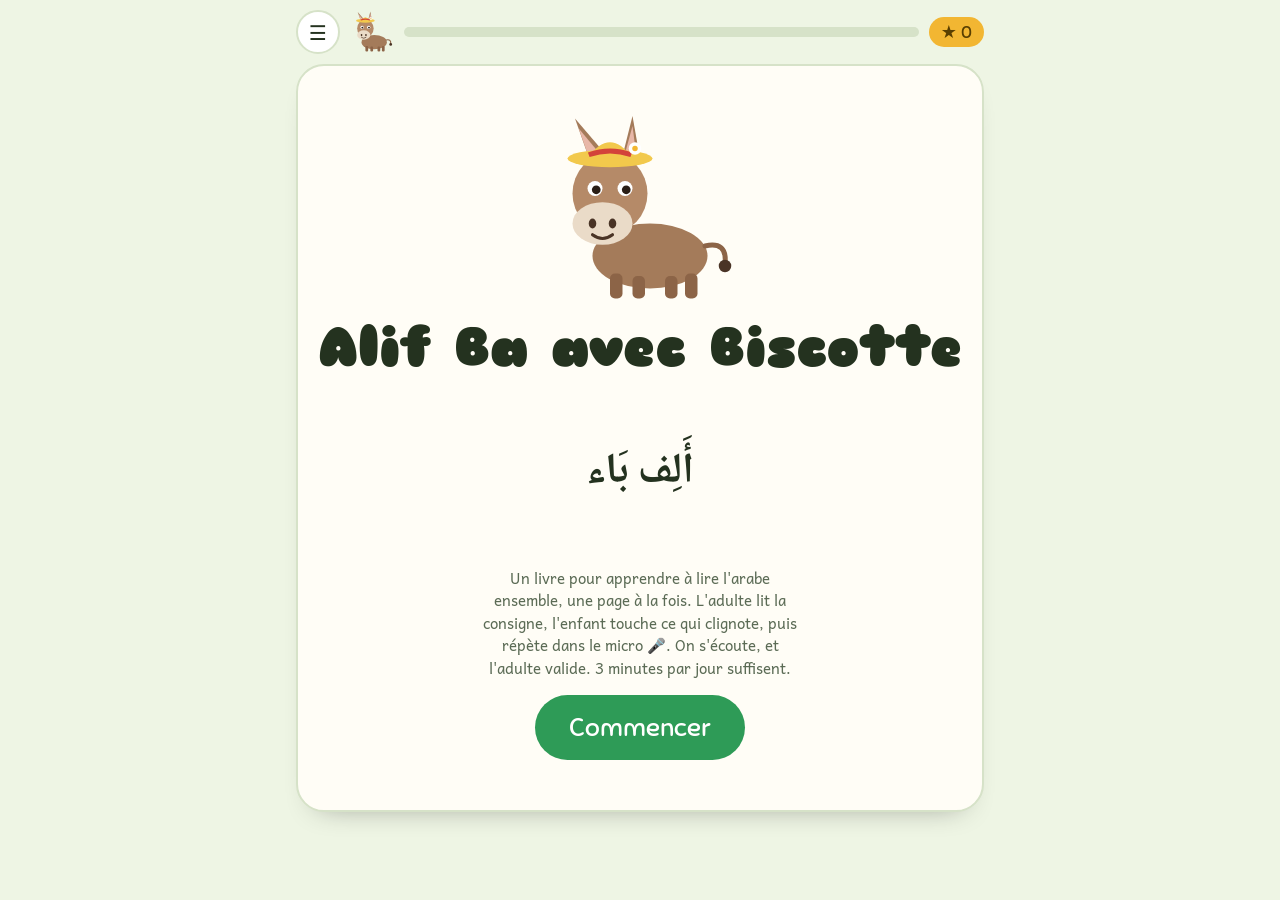
==== alif-ba/index.html @ 2d86acbe "Ajoute Alif Ba avec Biscotte : livre interactif pour apprendre à lire l'arabe Co-Authored-By: Claude" ====
<!doctype html>
<html lang="fr">
<head>
<meta charset="utf-8">
<meta name="viewport" content="width=device-width, initial-scale=1, viewport-fit=cover">
<title>Alif Ba avec Biscotte</title>
<meta name="claude:viewport-fit-sides" content="cover">
<link rel="preconnect" href="https://fonts.googleapis.com">
<link rel="stylesheet" href="https://fonts.googleapis.com/css2?family=Andika:wght@400;700&family=Sniglet:wght@400;800&family=Noto+Naskh+Arabic:wght@500;700&display=swap">
<style>
/* Layout : un livre, une page à la fois ; une seule chose à toucher à la fois (elle clignote) */
:root{
  --bg:#EEF5E4; --paper:#FFFDF6; --card:#FFFFFF; --ink:#24321F; --soft:#5B6B55;
  --red:#D3433A; --blue:#2C69C9; --hay:#F2B632; --hay-ink:#5a3f00;
  --mute:#A3ADA0; --line:#D6E2C8; --good:#2E9B57; --good-ink:#FFFFFF; --rec-ring:rgba(211,67,58,.3);
  --f-display:"Sniglet","Comic Sans MS",system-ui,sans-serif;
  --f-read:"Andika","Verdana",system-ui,sans-serif;
  --f-cursive:"Playwrite FR Trad","Segoe Script",cursive;
}
@media (prefers-color-scheme:dark){:root:not([data-theme="light"]){
  --bg:#151E13; --paper:#212A1D; --card:#2A3526; --ink:#EEF4E6; --soft:#AEBBA6;
  --red:#FF7D70; --blue:#7FAAFF; --hay:#F5C24E; --hay-ink:#3a2900;
  --mute:#6E7A6B; --line:#33422E; --good:#3FB86E; --good-ink:#0d2416; color-scheme:dark}}
:root[data-theme="dark"]{
  --bg:#151E13; --paper:#212A1D; --card:#2A3526; --ink:#EEF4E6; --soft:#AEBBA6;
  --red:#FF7D70; --blue:#7FAAFF; --hay:#F5C24E; --hay-ink:#3a2900;
  --mute:#6E7A6B; --line:#33422E; --good:#3FB86E; --good-ink:#0d2416; color-scheme:dark}
*{box-sizing:border-box}
[hidden]{display:none!important}
html,body{height:100%}
body{margin:0;background:var(--bg);color:var(--ink);font-family:var(--f-read);font-size:18px;
  -webkit-user-select:none;user-select:none;touch-action:manipulation;-webkit-tap-highlight-color:transparent}
button{font:inherit;color:inherit;cursor:pointer}
button:focus-visible{outline:3px solid var(--blue);outline-offset:3px}
.app{height:100%;max-width:720px;margin:0 auto;display:flex;flex-direction:column;gap:10px;
  padding-left:max(16px,env(safe-area-inset-left,0px));padding-right:max(16px,env(safe-area-inset-right,0px));padding-block:10px 14px}

.top{display:flex;align-items:center;gap:10px}
.icon-btn{width:44px;height:44px;border-radius:50%;border:2px solid var(--line);background:var(--card);font-size:20px;display:grid;place-items:center;flex:none}
.bar{flex:1;height:10px;background:var(--line);border-radius:99px;overflow:hidden}
.bar i{display:block;height:100%;width:0;background:var(--hay);transition:width .4s}
.stars{font-family:var(--f-display);font-size:18px;background:var(--hay);color:var(--hay-ink);border-radius:999px;padding:4px 12px;white-space:nowrap;font-variant-numeric:tabular-nums}

.page{flex:1;min-height:0;background:var(--paper);border:2px solid var(--line);border-radius:28px;
  box-shadow:0 14px 30px -22px rgba(0,0,0,.45);padding:20px;overflow:auto;
  display:flex;flex-direction:column;align-items:center;justify-content:flex-start;gap:16px;text-align:center;position:relative}
.page>:first-child{margin-top:auto} .page>:last-child{margin-bottom:auto}
.repeat{display:flex;flex-direction:column;align-items:center;gap:10px;border-top:2px dashed var(--line);padding-top:16px;width:100%}
.rep-title{font-family:var(--f-display);font-size:26px;margin:0}
.rep-title b{color:var(--blue)}
.mic{width:96px;height:96px;border-radius:50%;font-size:44px;background:var(--card);border:3px solid var(--line);display:grid;place-items:center;transition:box-shadow .08s}
.mic.rec{background:var(--red);border-color:var(--red);box-shadow:0 0 0 calc(var(--lvl,0) * 24px) var(--rec-ring)}
.mic:disabled{opacity:.3}
.adult-row{display:flex;gap:12px;flex-wrap:wrap;justify-content:center}
.okbtn{font-family:var(--f-display);font-size:22px;background:var(--good);color:var(--good-ink);border:0;border-radius:999px;padding:12px 22px}
.status{font-family:var(--f-display);font-size:20px;color:var(--soft);margin:0;min-height:28px}
.page.turn{animation:turn .35s ease-out}
@keyframes turn{from{opacity:0;transform:translateX(30px) rotateY(-8deg)}to{opacity:1;transform:none}}

.bottom{display:grid;grid-template-columns:56px 1fr 56px;align-items:center;gap:10px}
.prev{width:52px;height:52px}
.next{grid-column:3;width:64px;height:64px;border-radius:50%;border:0;background:var(--good);color:var(--good-ink);font-size:30px;display:grid;place-items:center;
  box-shadow:0 6px 0 -1px rgba(0,0,0,.18)}
.next.wide{grid-column:2 / 4;width:auto;border-radius:999px;font-family:var(--f-display);font-size:24px;padding:0 24px}
.next.off,.prev.off{visibility:hidden}
.next.appear{animation:appear .5s ease-out}
@keyframes appear{0%{transform:scale(.3)}70%{transform:scale(1.15)}100%{transform:scale(1)}}
.pnum{grid-column:2;grid-row:1;text-align:center;font-family:var(--f-display);color:var(--soft);font-variant-numeric:tabular-nums}

/* éléments à toucher, un par un */
.tap{border:0;background:none;padding:6px 12px;border-radius:22px;transition:opacity .25s,transform .15s}
.step.wait{opacity:.28}
.step.now{outline:4px dashed var(--hay);outline-offset:4px;animation:pulse 1.3s ease-in-out infinite}
@keyframes pulse{50%{transform:scale(1.07)}}
.step.lit{background:var(--hay);color:var(--hay-ink)!important}
.nudge{animation:wiggle .45s!important}
@keyframes wiggle{25%{transform:rotate(-5deg)}75%{transform:rotate(5deg)}}
body.busy .tap{cursor:wait}

.chapter{font-family:var(--f-display);font-size:16px;letter-spacing:.06em;text-transform:uppercase;color:var(--soft);margin:0}
h1,h2{font-family:var(--f-display);margin:0;text-wrap:balance;line-height:1.1}
h1{font-size:clamp(34px,8vw,54px)} h2{font-size:clamp(28px,6.5vw,42px)}
.lead{color:var(--soft);max-width:30ch;margin:0;line-height:1.5}
.say-adult{display:flex;align-items:center;gap:8px;justify-content:center;flex-wrap:wrap}
.cursive{font-family:var(--f-cursive);font-size:clamp(18px,4.6vw,24px);line-height:2;margin:0;color:var(--ink)}
.mini{width:40px;height:40px;font-size:17px}
.who{font-size:14px;color:var(--soft);margin:0}

.scene{position:relative;width:250px;max-width:100%;height:150px}
.scene .emo{position:absolute;left:10px;bottom:0;font-size:104px;line-height:1}
.fl span{position:absolute;font-weight:700;opacity:.25}
.fl span:nth-child(1){left:130px;top:82px;font-size:30px}
.fl span:nth-child(2){left:162px;top:40px;font-size:42px}
.fl span:nth-child(3){left:196px;top:-6px;font-size:56px}
.fl.go span{animation:pop .45s both}
.fl.go span:nth-child(2){animation-delay:.48s} .fl.go span:nth-child(3){animation-delay:.96s}
@keyframes pop{0%{opacity:.25;transform:scale(.6)}50%{opacity:1;transform:scale(1.2)}100%{opacity:1;transform:scale(1)}}
.v{color:var(--red)} .c{color:var(--blue)}
.big-letter{font-weight:700;font-size:clamp(100px,28vw,160px);line-height:1;min-width:1.3em}

.sylrow{display:flex;align-items:center;justify-content:center;gap:10px;flex-wrap:wrap}
.sylrow .tap{font-weight:700;font-size:clamp(64px,18vw,104px);line-height:1}
.op{font-family:var(--f-display);font-size:44px;color:var(--soft)}
.syl-res{font-weight:700;font-size:clamp(76px,22vw,124px);line-height:1;color:var(--ink)}
.syl-res b{color:var(--blue)} .syl-res i{font-style:normal;color:var(--red)}

.pic{font-size:clamp(90px,26vw,130px);line-height:1}
.wordrow{display:flex;gap:6px;justify-content:center;flex-wrap:wrap}
.wordrow .tap{font-weight:700;font-size:clamp(46px,13vw,72px);line-height:1.1;padding:4px 10px}
.wordrow .tap:nth-child(odd){color:var(--red)} .wordrow .tap:nth-child(even){color:var(--blue)}
.wordrow .m{color:var(--mute)}

.sentrow{display:flex;gap:6px 12px;justify-content:center;flex-wrap:wrap;max-width:560px}
.sentrow .tap{font-weight:700;font-size:clamp(30px,8vw,44px);padding:4px 10px}
.all{font-family:var(--f-display);font-size:22px;background:var(--card);border:2px solid var(--line);border-radius:999px;padding:12px 22px}

.listen{font-size:56px;width:110px;height:110px;border-radius:50%;background:var(--card);border:2px solid var(--line)}
.choices{display:flex;gap:18px;justify-content:center;flex-wrap:wrap}
.choice{font-weight:700;font-size:clamp(54px,15vw,80px);min-width:2.6em;padding:10px 18px;border-radius:26px;background:var(--card);border:3px solid var(--line)}
.choice.good{background:var(--good);border-color:var(--good);color:var(--good-ink)}
.choice.bad{animation:wiggle .45s}
.feedback{font-family:var(--f-display);font-size:24px;min-height:32px;margin:0}

.donkey{width:min(200px,45vw);height:auto}
.donkey-mini{width:44px;height:44px;flex:none}
.hop{animation:hop .5s}
@keyframes hop{50%{transform:translateY(-12px)}}
.start{font-family:var(--f-display);font-size:26px;background:var(--good);color:var(--good-ink);border:0;border-radius:999px;padding:16px 34px}
.parents{font-size:15px;color:var(--soft);max-width:36ch;margin:0;line-height:1.5}

.menu{position:fixed;inset:0;background:var(--bg);z-index:20;overflow:auto;
  padding-left:max(16px,env(safe-area-inset-left,0px));padding-right:max(16px,env(safe-area-inset-right,0px));
  padding-block:calc(env(safe-area-inset-top,0px) + 16px) calc(env(safe-area-inset-bottom,0px) + 16px)}
.menu-in{max-width:520px;margin:0 auto;display:flex;flex-direction:column;gap:10px}
.menu-head{display:flex;justify-content:space-between;align-items:center}
.menu .item{display:flex;justify-content:space-between;align-items:center;text-align:left;background:var(--card);border:2px solid var(--line);border-radius:18px;padding:14px 16px;font-family:var(--f-display);font-size:20px}
.menu .item small{font-family:var(--f-read);font-size:14px;color:var(--soft)}
.novoice{font-size:14px;color:var(--red);margin:0}
@media (prefers-reduced-motion:reduce){*{animation:none!important;transition:none!important}}
</style>
<style>
/* Arabe : livre qui se lit de droite à gauche, page suivante à gauche */
:root{--f-ar:"Noto Naskh Arabic","Geeza Pro","Arial",serif}
.ar{font-family:var(--f-ar);direction:rtl;unicode-bidi:isolate}
.bar{display:flex;justify-content:flex-end}
.bottom .next{grid-column:1;grid-row:1}
.bottom .prev{grid-column:3;grid-row:1}
.bottom .next.wide{grid-column:1 / 3}
.ar-letter{font-family:var(--f-ar);font-weight:700;font-size:clamp(120px,34vw,190px);line-height:1.25;color:var(--blue);padding:0 28px}
.ar-name{font-family:var(--f-ar);font-size:clamp(30px,8vw,42px);font-weight:700}
.tr{font-size:16px;color:var(--soft);margin:0;max-width:34ch;line-height:1.5}
.wordcard{display:flex;flex-direction:column;align-items:center;gap:0;padding:8px 18px}
.wordcard .pic{font-size:clamp(64px,18vw,90px)}
.wordcard .ar{font-size:clamp(34px,9vw,48px);font-weight:700;line-height:1.6}
.wordcard small{font-size:15px;color:var(--soft)}
.mark{font-family:var(--f-ar);font-weight:700;font-size:clamp(110px,30vw,160px);line-height:1.2;color:var(--red)}
.arrow{display:flex;gap:4px;justify-content:center;flex-wrap:wrap}
.arrow .tap{font-family:var(--f-ar);font-weight:700;font-size:clamp(56px,15vw,100px);line-height:1.5;color:var(--blue);padding:0 12px}
.chunks .tap{font-family:var(--f-ar);font-weight:700;font-size:clamp(52px,14vw,80px);line-height:1.6;padding:0 6px}
.chunks .tap:nth-child(odd){color:var(--red)} .chunks .tap:nth-child(even){color:var(--blue)}
.arword{font-family:var(--f-ar);font-size:clamp(28px,7vw,36px);font-weight:700;margin:0}
.sentrow.ar .tap{font-family:var(--f-ar);font-size:clamp(36px,9.5vw,52px);line-height:1.7}
.choice.ar{font-family:var(--f-ar);line-height:1.5}
.rep-title b.ar{font-family:var(--f-ar);font-size:1.25em}
</style>
</head>
<body>
<svg width="0" height="0" style="position:absolute" aria-hidden="true">
  <symbol id="biscotte" viewBox="0 0 160 150">
    <ellipse cx="88" cy="112" rx="46" ry="26" fill="#A47B5A"/>
    <rect x="56" y="126" width="10" height="20" rx="4" fill="#8C6447"/><rect x="74" y="128" width="10" height="18" rx="4" fill="#8C6447"/>
    <rect x="100" y="128" width="10" height="18" rx="4" fill="#8C6447"/><rect x="116" y="126" width="10" height="20" rx="4" fill="#8C6447"/>
    <path d="M132 104 q18 -4 16 14" stroke="#8C6447" stroke-width="4" fill="none" stroke-linecap="round"/>
    <circle cx="148" cy="120" r="5" fill="#4A3426"/>
    <path d="M40 36 L28 2 L52 30 Z" fill="#A47B5A"/><path d="M38 30 L31 10 L46 28 Z" fill="#E8B7A8"/>
    <path d="M66 32 L74 0 L80 34 Z" fill="#A47B5A"/><path d="M68 30 L74 8 L77 31 Z" fill="#E8B7A8"/>
    <ellipse cx="56" cy="62" rx="30" ry="32" fill="#B58A68"/>
    <ellipse cx="50" cy="86" rx="24" ry="17" fill="#EADBC8"/>
    <ellipse cx="42" cy="86" rx="3" ry="4" fill="#4A3426"/><ellipse cx="58" cy="86" rx="3" ry="4" fill="#4A3426"/>
    <path d="M42 95 q8 6 16 0" stroke="#4A3426" stroke-width="2.5" fill="none" stroke-linecap="round"/>
    <circle cx="44" cy="58" r="6" fill="#fff"/><circle cx="45" cy="59" r="3.5" fill="#2A1E16"/>
    <circle cx="68" cy="58" r="6" fill="#fff"/><circle cx="69" cy="59" r="3.5" fill="#2A1E16"/>
    <ellipse cx="56" cy="34" rx="34" ry="7" fill="#F2C94C"/><path d="M38 34 q18 -26 36 0 Z" fill="#F2C94C"/>
    <path d="M39 31 q17 -6 34 0" stroke="#D3433A" stroke-width="4" fill="none"/>
    <g transform="translate(76 26)"><circle r="5" fill="#fff"/><circle r="2.2" fill="#F2B632"/></g>
  </symbol>
</svg>

<div class="app">
  <div class="top">
    <button class="icon-btn" id="menuBtn" aria-label="Sommaire">☰</button>
    <svg class="donkey-mini" id="mini" aria-hidden="true"><use href="#biscotte"/></svg>
    <div class="bar" aria-hidden="true"><i id="bar"></i></div>
    <span class="stars" id="stars">★ 0</span>
  </div>
  <main class="page" id="page" aria-live="polite"></main>
  <div class="bottom">
    <button class="icon-btn prev" id="prev" aria-label="Page précédente">▶</button>
    <span class="pnum" id="pnum"></span>
    <button class="next off" id="next" aria-label="Page suivante">◀</button>
  </div>
</div>

<div class="menu" id="menu" hidden>
  <div class="menu-in">
    <div class="menu-head"><h2>Sommaire</h2><button class="icon-btn" id="menuClose" aria-label="Fermer">✕</button></div>
    <div id="menuList" style="display:flex;flex-direction:column;gap:10px"></div>
  </div>
</div>
<script>
/* ---------- Voix arabe du téléphone ---------- */
let arVoice=null,hasVoices=false;
function loadVoices(){try{const v=speechSynthesis.getVoices();hasVoices=v.length>0;
  arVoice=v.find(x=>/^ar[-_]SA/i.test(x.lang))||v.find(x=>/^ar/i.test(x.lang))||null}catch(e){}}
try{loadVoices();speechSynthesis.onvoiceschanged=loadVoices}catch(e){}
function say(text,cb){try{const s=window.speechSynthesis;if(!s){cb&&cb();return}
  const u=new SpeechSynthesisUtterance(text);u.lang=arVoice?arVoice.lang:'ar-SA';u.rate=.72;if(arVoice)u.voice=arVoice;
  let done=false;const fin=()=>{if(!done){done=true;cb&&cb()}};u.onend=fin;u.onerror=fin;
  setTimeout(fin,1800+text.length*180);s.speak(u)}catch(e){cb&&cb()}}
const sayP=t=>new Promise(r=>say(t,r));
let AC=null;
function ac(){try{if(!AC)AC=new (window.AudioContext||window.webkitAudioContext)();if(AC.state==='suspended')AC.resume();return AC}catch(e){return null}}
function hush(){try{speechSynthesis.cancel()}catch(e){}}

/* ---------- Contenu du livre ---------- */
const LETTERS=[
 {l:'ا',n:'أَلِف',t:'alif',h:'se dit comme « a »',w:'أَسَد',e:'🦁',f:'lion'},
 {l:'ب',n:'بَاء',t:'bâ',h:'b',w:'بَطَّة',e:'🦆',f:'canard'},
 {l:'ت',n:'تَاء',t:'tâ',h:'t',w:'تُفَّاحَة',e:'🍎',f:'pomme'},
 {l:'ث',n:'ثَاء',t:'thâ',h:'th, la langue entre les dents',w:'ثَعْلَب',e:'🦊',f:'renard'},
 {l:'ج',n:'جِيم',t:'jîm',h:'dj',w:'جَمَل',e:'🐪',f:'chameau'},
 {l:'ح',n:'حَاء',t:'ḥâ',h:'h soufflé du fond de la gorge',w:'حِصَان',e:'🐴',f:'cheval'},
 {l:'خ',n:'خَاء',t:'khâ',h:'kh, comme la jota espagnole',w:'خَرُوف',e:'🐑',f:'mouton'},
 {l:'د',n:'دَال',t:'dâl',h:'d',w:'دُبّ',e:'🐻',f:'ours'},
 {l:'ذ',n:'ذَال',t:'dhâl',h:'dh, la langue entre les dents',w:'ذِئْب',e:'🐺',f:'loup'},
 {l:'ر',n:'رَاء',t:'râ',h:'r roulé',w:'رِيشَة',e:'🪶',f:'plume'},
 {l:'ز',n:'زَاي',t:'zây',h:'z',w:'زَرَافَة',e:'🦒',f:'girafe'},
 {l:'س',n:'سِين',t:'sîn',h:'s',w:'سَمَكَة',e:'🐟',f:'poisson'},
 {l:'ش',n:'شِين',t:'chîn',h:'ch',w:'شَمْس',e:'☀️',f:'soleil'},
 {l:'ص',n:'صَاد',t:'ṣâd',h:'s épais',w:'صَقْر',e:'🦅',f:'faucon'},
 {l:'ض',n:'ضَاد',t:'ḍâd',h:'d épais',w:'ضِفْدَع',e:'🐸',f:'grenouille'},
 {l:'ط',n:'طَاء',t:'ṭâ',h:'t épais',w:'طَائِرَة',e:'✈️',f:'avion'},
 {l:'ظ',n:'ظَاء',t:'ẓâ',h:'dh épais',w:'ظَرْف',e:'✉️',f:'enveloppe'},
 {l:'ع',n:'عَيْن',t:'ʿayn',h:'son serré du fond de la gorge',w:'عَيْن',e:'👁️',f:'œil'},
 {l:'غ',n:'غَيْن',t:'ghayn',h:'r grasseyé',w:'غَيْمَة',e:'☁️',f:'nuage'},
 {l:'ف',n:'فَاء',t:'fâ',h:'f',w:'فِيل',e:'🐘',f:'éléphant'},
 {l:'ق',n:'قَاف',t:'qâf',h:'k du fond de la gorge',w:'قِطّ',e:'🐱',f:'chat'},
 {l:'ك',n:'كَاف',t:'kâf',h:'k',w:'كَلْب',e:'🐶',f:'chien'},
 {l:'ل',n:'لَام',t:'lâm',h:'l',w:'لَيْمُون',e:'🍋',f:'citron'},
 {l:'م',n:'مِيم',t:'mîm',h:'m',w:'مَوْز',e:'🍌',f:'banane'},
 {l:'ن',n:'نُون',t:'noûn',h:'n',w:'نَحْلَة',e:'🐝',f:'abeille'},
 {l:'ه',n:'هَاء',t:'hâ',h:'h léger, comme un souffle',w:'هِلَال',e:'🌙',f:'croissant de lune'},
 {l:'و',n:'وَاو',t:'wâw',h:'w ou « ou »',w:'وَرْدَة',e:'🌹',f:'rose'},
 {l:'ي',n:'يَاء',t:'yâ',h:'y ou « i »',w:'يَد',e:'✋',f:'main'}
];
const MARKS=[
 {name:'Fatha',sym:'ـَ',fr:'Un petit trait au-dessus de la lettre. On dit « a ».',ex:['بَ','تَ','مَ']},
 {name:'Damma',sym:'ـُ',fr:'Un petit « و » au-dessus de la lettre. On dit « ou ».',ex:['بُ','تُ','مُ']},
 {name:'Kasra',sym:'ـِ',fr:'Un petit trait en dessous de la lettre. On dit « i ».',ex:['بِ','تِ','مِ']}
];
const SYL_LETTERS=['ب','ت','د','ر','س','ف','ك','ل','م','ن'];
const H=['َ','ُ','ِ'];
const WORDS=[
 {w:'بَاب',c:['بَا','ب'],e:'🚪',f:'porte'},
 {w:'قَمَر',c:['قَ','مَ','ر'],e:'🌙',f:'lune'},
 {w:'بَيْت',c:['بَيْ','ت'],e:'🏠',f:'maison'},
 {w:'وَلَد',c:['وَ','لَ','د'],e:'👦',f:'garçon'},
 {w:'بِنْت',c:['بِنْ','ت'],e:'👧',f:'fille'},
 {w:'قَلَم',c:['قَ','لَ','م'],e:'✏️',f:'crayon'},
 {w:'كِتَاب',c:['كِ','تَا','ب'],e:'📖',f:'livre'},
 {w:'مَاء',c:['مَا','ء'],e:'💧',f:'eau'},
 {w:'أَب',c:['أَ','ب'],e:'👨',f:'papa'},
 {w:'جَمَل',c:['جَ','مَ','ل'],e:'🐪',f:'chameau'},
 {w:'سَمَكَة',c:['سَ','مَ','كَة'],e:'🐟',f:'poisson'},
 {w:'أُمّ',c:['أُمّ'],e:'👩',f:'maman'}
];
const SENTENCES=[
 {t:'هٰذَا قَمَرٌ',e:'🌙',f:'C\'est une lune.'},
 {t:'هٰذَا وَلَدٌ',e:'👦',f:'C\'est un garçon.'},
 {t:'هٰذِهِ بِنْتٌ',e:'👧',f:'C\'est une fille.'},
 {t:'أَنَا أُحِبُّ أُمِّي',e:'👩',f:'J\'aime ma maman.'},
 {t:'الْقِطُّ يَشْرَبُ الْمَاءَ',e:'🐱',f:'Le chat boit l\'eau.'}
];

// Garde les lettres attachées quand un mot est coupé en morceaux
const MARKS_RE=/[ً-ْٰ]/g, NONJOIN='اأإآدذرزوؤءة';
const lastBase=s=>{const b=s.replace(MARKS_RE,'');return b[b.length-1]};
function joinChunks(c){return c.map((s,i)=>{let out=s;
  if(i>0&&!NONJOIN.includes(lastBase(c[i-1])))out='‍'+out;
  if(i<c.length-1&&!NONJOIN.includes(lastBase(s)))out=out+'‍';return out})}

const BOOK=[{type:'cover'}];const CHAPTERS=[];
function chap(title,text){CHAPTERS.push({title,at:BOOK.length});BOOK.push({type:'chap',n:CHAPTERS.length,title,text})}
chap('Les lettres','Il y a 28 lettres. L\'arabe se lit de droite à gauche.');
LETTERS.forEach(L=>BOOK.push({type:'lettre',...L}));
chap('Les petites voyelles','Trois petits signes disent comment chanter la lettre : a, ou, i.');
MARKS.forEach(M=>BOOK.push({type:'haraka',...M}));
chap('Les syllabes','Chaque lettre avec ses trois petites voyelles.');
SYL_LETTERS.forEach(l=>BOOK.push({type:'syl',l}));
for(let k=0;k<3;k++)BOOK.push({type:'jeu'});
chap('Les mots','On lit chaque morceau, puis le mot entier.');
WORDS.forEach(w=>BOOK.push({type:'mot',...w}));
chap('Les phrases','On lit chaque mot, puis toute la phrase.');
SENTENCES.forEach(s=>BOOK.push({type:'phrase',...s}));
BOOK.push({type:'end'});
/* ---------- Mémoire (page en cours, étoiles) ---------- */
const store={get(k,d){try{const v=localStorage.getItem(k);return v==null?d:JSON.parse(v)}catch(e){return d}},
  set(k,v){try{localStorage.setItem(k,JSON.stringify(v))}catch(e){}}};
let pg=Math.min(store.get('alifba-page',0),BOOK.length-1);
let finished=new Set(store.get('alifba-done',[]));

/* ---------- Mécanique : une chose à la fois ---------- */
const $=id=>document.getElementById(id);
let busy=false,token=0;
function lock(fn){busy=true;document.body.classList.add('busy');const t=token;
  return Promise.resolve().then(fn).catch(()=>{}).finally(()=>{if(t===token){busy=false;document.body.classList.remove('busy')}})}
function hop(){[$('mini')].forEach(d=>{d.classList.remove('hop');void d.getBoundingClientRect();d.classList.add('hop')})}
function nudge(el){el.classList.remove('nudge');void el.offsetWidth;el.classList.add('nudge')}
function el(tag,cls,html){const e=document.createElement(tag);if(cls)e.className=cls;if(html!=null)e.innerHTML=html;return e}
function flash(e,ms=700){e.classList.add('lit');setTimeout(()=>e.classList.remove('lit'),ms)}

// Les éléments s'allument l'un après l'autre ; seul celui qui clignote répond.
function seq(els,acts,fin){let i=0;
  function upd(){els.forEach((e,j)=>{e.classList.toggle('step',true);e.classList.toggle('now',j===i);e.classList.toggle('wait',j>i)})}
  els.forEach((e,j)=>e.addEventListener('click',()=>{if(busy)return;
    if(i<els.length&&j!==i){if(j>i)nudge(els[i]);return}
    e.classList.remove('now');
    lock(acts[j]).then(()=>{if(j===i){i++;upd();if(i===els.length)fin&&fin()}})}));
  upd()}

function pageDone(){if(!finished.has(pg)){finished.add(pg);store.set('alifba-done',[...finished]);updateTop()}
  hop();showNext(true)}
function showNext(anim){const n=$('next');n.classList.remove('off');if(anim){n.classList.remove('appear');void n.offsetWidth;n.classList.add('appear')}}
function updateTop(){$('stars').textContent='★ '+finished.size;$('bar').style.width=(pg/(BOOK.length-1)*100)+'%'}

function go(i){hush();if(stopRec)stopRec();token++;busy=false;document.body.classList.remove('busy');
  pg=Math.max(0,Math.min(BOOK.length-1,i));store.set('alifba-page',pg);
  const P=BOOK[pg],page=$('page');page.innerHTML='';page.classList.remove('turn');void page.offsetWidth;page.classList.add('turn');
  const n=$('next');n.className='next off';n.textContent='◀';n.setAttribute('aria-label','Page suivante');
  $('prev').classList.toggle('off',pg===0);
  $('pnum').textContent=pg===0?'':pg+' / '+(BOOK.length-1);
  updateTop();
  RENDER[P.type](page,P);
  if(finished.has(pg)||['cover','chap','end'].includes(P.type))showNext(false);
  if(P.type==='cover'||P.type==='end')n.classList.add('off');
  page.scrollTop=0}

/* ---------- Micro : l'enfant répète, on s'écoute, l'adulte valide ---------- */
let micStream=null,micTimer=null,stopRec=null;
const canRec=()=>!!(navigator.mediaDevices&&navigator.mediaDevices.getUserMedia&&window.MediaRecorder);
async function getMic(){clearTimeout(micTimer);
  if(micStream&&micStream.getTracks().some(t=>t.readyState==='live'))return micStream;
  micStream=await navigator.mediaDevices.getUserMedia({audio:{echoCancellation:true,noiseSuppression:false,autoGainControl:true}});return micStream}
function releaseMicLater(){clearTimeout(micTimer);micTimer=setTimeout(()=>{try{micStream&&micStream.getTracks().forEach(t=>t.stop())}catch(e){}micStream=null},60000)}
async function record(maxMs,meter){const s=await getMic();
  const mime=['audio/webm;codecs=opus','audio/mp4','audio/webm'].find(m=>{try{return MediaRecorder.isTypeSupported(m)}catch(e){return false}});
  const mr=new MediaRecorder(s,mime?{mimeType:mime}:undefined);const chunks=[];mr.ondataavailable=e=>{if(e.data&&e.data.size)chunks.push(e.data)};
  const c=ac();let an=null,src=null;try{src=c.createMediaStreamSource(s);an=c.createAnalyser();an.fftSize=1024;src.connect(an)}catch(e){}
  const buf=new Float32Array(1024);let heard=!an,lastLoud=0,raf;const t0=performance.now();
  return new Promise(res=>{
    function stop(){cancelAnimationFrame(raf);stopRec=null;if(mr.state!=='inactive')mr.stop()}
    function tick(){const now=performance.now();
      if(an){an.getFloatTimeDomainData(buf);let r=0;for(let i=0;i<buf.length;i++)r+=buf[i]*buf[i];r=Math.sqrt(r/buf.length);
        meter.style.setProperty('--lvl',Math.min(1,r*10).toFixed(2));if(r>.02){heard=true;lastLoud=now}}
      if(now-t0>maxMs||(heard&&an&&lastLoud&&now-lastLoud>1000)){stop();return}raf=requestAnimationFrame(tick)}
    mr.onstop=()=>{try{src&&src.disconnect()}catch(e){}meter.style.setProperty('--lvl',0);releaseMicLater();
      res({blob:new Blob(chunks,{type:mr.mimeType||'audio/webm'}),heard})};
    stopRec=stop;mr.start();tick()})}
function playUrl(url){return new Promise(r=>{try{const a=new Audio(url);let d=false;const f=()=>{if(!d){d=true;r()}};
  a.onended=f;a.onerror=f;setTimeout(f,15000);a.play().catch(f)}catch(e){r()}})}
function setBusy(b){busy=b;document.body.classList.toggle('busy',b)}

function repeat(page,model,label,maxMs){
  const box=el('div','repeat');
  const t=el('p','rep-title','À toi ! Répète : <b></b>');{const bb=t.querySelector('b');bb.textContent=label;bb.className='ar';bb.lang='ar'}
  const mic=el('button','mic step now','🎤');mic.setAttribute('aria-label','Enregistrer ma voix');
  const st=el('p','status','Touche le micro et répète.');
  const me=el('button','all','👂 Me réécouter');me.hidden=true;
  const adult=el('div','repeat');adult.style.borderTop='0';adult.style.paddingTop='0';adult.hidden=true;
  const again=el('button','all','🔁 Encore'),ok=el('button','okbtn step now','👍 Bien dit !');
  const row=el('div','adult-row');row.append(again,ok);adult.append(el('p','who','L\'adulte valide :'),row);
  box.append(t,mic,st,me,adult);page.append(box);
  setTimeout(()=>{try{box.scrollIntoView({behavior:'smooth',block:'nearest'})}catch(e){}},50);
  let rec=false,url=null;const myTok=token;
  function noMic(msg){st.textContent=msg;mic.disabled=true;mic.classList.remove('now');adult.hidden=false}
  mic.onclick=async()=>{
    if(rec){stopRec&&stopRec();return}
    if(busy)return;
    if(!canRec()){noMic('Le micro ne marche pas ici. Écoute ton enfant répéter, puis valide.');return}
    hush();ac();rec=true;setBusy(true);mic.classList.remove('now');mic.classList.add('rec');st.textContent='Je t\'écoute… ';adult.hidden=true;me.hidden=true;
    try{const r=await record(maxMs,mic);rec=false;mic.classList.remove('rec');if(token!==myTok)return;
      if(!r.heard){st.textContent='Je n\'ai rien entendu. Parle un peu plus fort !';mic.classList.add('now');setBusy(false);return}
      if(url)URL.revokeObjectURL(url);url=URL.createObjectURL(r.blob);
      st.textContent='👂 Écoute-toi…';await playUrl(url);if(token!==myTok)return;
      st.textContent='🫏 Et Biscotte…';await model();if(token!==myTok)return;
      st.textContent='C\'est pareil ?';me.hidden=false;adult.hidden=false;
    }catch(e){rec=false;mic.classList.remove('rec');noMic('Le micro n\'est pas autorisé. Écoute ton enfant répéter, puis valide.')}
    if(token===myTok)setBusy(false)};
  me.onclick=()=>{if(busy||!url)return;lock(()=>playUrl(url))};
  again.onclick=()=>{if(busy)return;adult.hidden=true;me.hidden=true;st.textContent='🫏 Écoute bien Biscotte…';
    lock(model).then(()=>{st.textContent='À toi ! Touche le micro.';if(!mic.disabled)mic.classList.add('now');else adult.hidden=false})};
  ok.onclick=()=>{if(busy)return;ok.classList.remove('now');st.textContent='Bravo ! ⭐';adult.hidden=true;me.hidden=false;pageDone()};
}


function donkey(cls='donkey'){const s=document.createElementNS('http://www.w3.org/2000/svg','svg');s.setAttribute('class',cls);s.setAttribute('viewBox','0 0 160 150');
  s.innerHTML='<use href="#biscotte"/>';s.setAttribute('role','img');s.setAttribute('aria-label','Biscotte, le petit âne');return s}
function arEl(tag,cls,text){const e=el(tag,(cls?cls+' ':'')+'ar');e.textContent=text;e.lang='ar';return e}

const RENDER={
 cover(page){page.append(donkey(),el('h1','','Alif Ba avec Biscotte'),arEl('p','ar-name','أَلِف بَاء'),
   el('p','parents','Un livre pour apprendre à lire l\'arabe ensemble, une page à la fois. L\'adulte lit la consigne, l\'enfant touche ce qui clignote, puis répète dans le micro 🎤. On s\'écoute, et l\'adulte valide. 3 minutes par jour suffisent.'));
   if(hasVoices&&!arVoice)page.append(el('p','novoice','Pas de voix arabe sur cet appareil : ajoute-la dans les réglages du téléphone (synthèse vocale), sinon les sons ne seront pas lus.'));
   const saved=store.get('alifba-resume',0);
   const b=el('button','start',saved>0?'Continuer':'Commencer');b.onclick=()=>{ac();go(saved>0?saved:1)};page.append(b);
   if(saved>0){const r=el('button','all','Recommencer au début');r.onclick=()=>{ac();go(1)};page.append(r)}},
 chap(page,P){page.append(donkey(),el('p','chapter','Chapitre '+P.n),el('h2','',P.title),el('p','lead',P.text))},
 lettre(page,P){
   const L=arEl('button','tap ar-letter',P.l);L.setAttribute('aria-label','Écouter le nom de la lettre');
   const name=el('div','');name.append(arEl('p','ar-name',P.n));name.querySelector('p').style.margin='0';
   const tr=el('p','tr','');tr.textContent=P.t+' — '+P.h;
   const W=el('button','tap wordcard','');W.append(el('span','pic',P.e),arEl('span','',P.w),el('small','',P.f));
   W.setAttribute('aria-label','Écouter le mot');
   page.append(el('p','who','Touche la lettre, puis l\'image.'),L,name,tr,W);
   seq([L,W],[()=>sayP(P.n),()=>sayP(P.w)],()=>repeat(page,()=>sayP(P.n),P.n,3000))},
 haraka(page,P){page.append(el('p','chapter',P.name),arEl('div','mark',P.sym),el('p','lead',P.fr));
   const row=el('div','arrow');row.dir='rtl';const bs=P.ex.map(s=>{const b=arEl('button','tap',s);row.append(b);return b});
   page.append(el('p','who','Touche chaque lettre, de droite à gauche.'),row);
   const all=P.ex.join('، ');
   seq(bs,bs.map((b,i)=>()=>sayP(P.ex[i])),()=>repeat(page,()=>sayP(all),P.ex.join(' '),4000))},
 syl(page,P){const ex=H.map(h=>P.l+h);
   page.append(arEl('div','ar-letter',P.l));page.lastChild.style.fontSize='clamp(90px,24vw,130px)';
   const row=el('div','arrow');row.dir='rtl';const bs=ex.map(s=>{const b=arEl('button','tap',s);row.append(b);return b});
   page.append(el('p','who','a, ou, i : touche chaque syllabe, de droite à gauche.'),row);
   const all=ex.join('، ');
   seq(bs,bs.map((b,i)=>()=>sayP(ex[i])),()=>repeat(page,()=>sayP(all),ex.join(' '),4000))},
 jeu(page){const pick=a=>a[Math.floor(Math.random()*a.length)];
   const l=pick(SYL_LETTERS),h=pick(H),ans=l+h;
   const other=Math.random()<.6?l+pick(H.filter(x=>x!==h)):pick(SYL_LETTERS.filter(x=>x!==l))+h;
   const opts=Math.random()<.5?[ans,other]:[other,ans];const say1=()=>sayP(ans);
   const Lb=el('button','tap listen','🔊');Lb.setAttribute('aria-label','Écouter');
   const box=el('div','choices');box.dir='rtl';const fb=el('p','feedback','');
   page.append(el('p','chapter','Jeu'),el('h2','','Écoute et trouve'),Lb,box,fb);
   let heard=false,won=false;
   const chs=opts.map(o=>{const b=arEl('button','choice step wait',o);box.append(b);return b});
   Lb.classList.add('step','now');
   Lb.onclick=()=>{if(busy)return;lock(say1).then(()=>{heard=true;Lb.classList.remove('now');chs.forEach(c=>{c.classList.remove('wait');c.classList.add('now')})})};
   chs.forEach((b,i)=>b.onclick=()=>{if(busy||won)return;if(!heard){nudge(Lb);return}
     if(opts[i]===ans){won=true;chs.forEach(c=>c.classList.remove('now'));b.classList.add('good');fb.textContent='Bravo ! أَحْسَنْتَ';lock(()=>sayP('أَحْسَنْتَ')).then(pageDone)}
     else{b.classList.remove('bad');void b.offsetWidth;b.classList.add('bad');fb.textContent='Presque ! Écoute encore.';lock(say1)}})},
 mot(page,P){const row=el('div','chunks');row.dir='rtl';row.style.display='flex';row.style.justifyContent='center';row.style.flexWrap='wrap';
   const parts=joinChunks(P.c).map(s=>{const b=arEl('button','tap',s);row.append(b);return b});
   const pic=el('button','tap wordcard','');pic.append(el('span','pic',P.e),arEl('span','',P.w),el('small','',P.f));
   pic.setAttribute('aria-label','Le mot entier');
   page.append(el('p','who','Lis chaque morceau de droite à gauche, puis touche l\'image.'),row,pic);
   seq([...parts,pic],[...parts.map((b,i)=>()=>{flash(b,900);return sayP(P.c[i])}),
     ()=>{parts.forEach(b=>flash(b,1100));return sayP(P.w)}],()=>repeat(page,()=>sayP(P.w),P.w,3500))},
 phrase(page,P){page.append(el('div','pic',P.e));const row=el('div','sentrow ar');row.dir='rtl';
   const ws=P.t.split(' ');const words=ws.map(w=>{const b=arEl('button','tap',w);row.append(b);return b});
   const all=el('button','tap all','🔊 Toute la phrase');
   page.append(el('p','who','Lis chaque mot, de droite à gauche, puis toute la phrase.'),row,el('p','tr','« '+P.f+' »'),all);
   seq([...words,all],[...words.map((b,i)=>()=>{flash(b,900);return sayP(ws[i])}),
     async()=>{words.forEach(b=>b.classList.add('lit'));await sayP(P.t);words.forEach(b=>b.classList.remove('lit'))}],
     ()=>repeat(page,()=>sayP(P.t),P.t,8000))},
 end(page){page.append(donkey(),el('h2','','Bravo ! أَحْسَنْتَ'),el('p','lead','Tu as lu tout le livre et gagné '+finished.size+' étoiles. Biscotte est très fier de toi.'));
   const b=el('button','start','Relire le livre');b.onclick=()=>go(1);page.append(b)}
};

/* ---------- Navigation ---------- */
$('next').onclick=()=>{if($('next').classList.contains('off'))return;go(pg+1)};
$('prev').onclick=()=>go(pg-1);
const origGo=go;
function goWrap(i){if(i>0)store.set('alifba-resume',i);origGo(i)}
go=goWrap;
const list=$('menuList');
CHAPTERS.forEach((c,i)=>{const b=el('button','item','<span>'+(i+1)+'. '+c.title+'</span><small>page '+c.at+'</small>');
  b.onclick=()=>{$('menu').hidden=true;go(c.at)};list.append(b)});
const back=el('button','item','<span>Couverture</span><small>début</small>');back.onclick=()=>{$('menu').hidden=true;origGo(0)};list.prepend(back);
$('menuBtn').onclick=()=>{hush();$('menu').hidden=false};
$('menuClose').onclick=()=>{$('menu').hidden=true};
origGo(0);
</script>

</body>
</html>
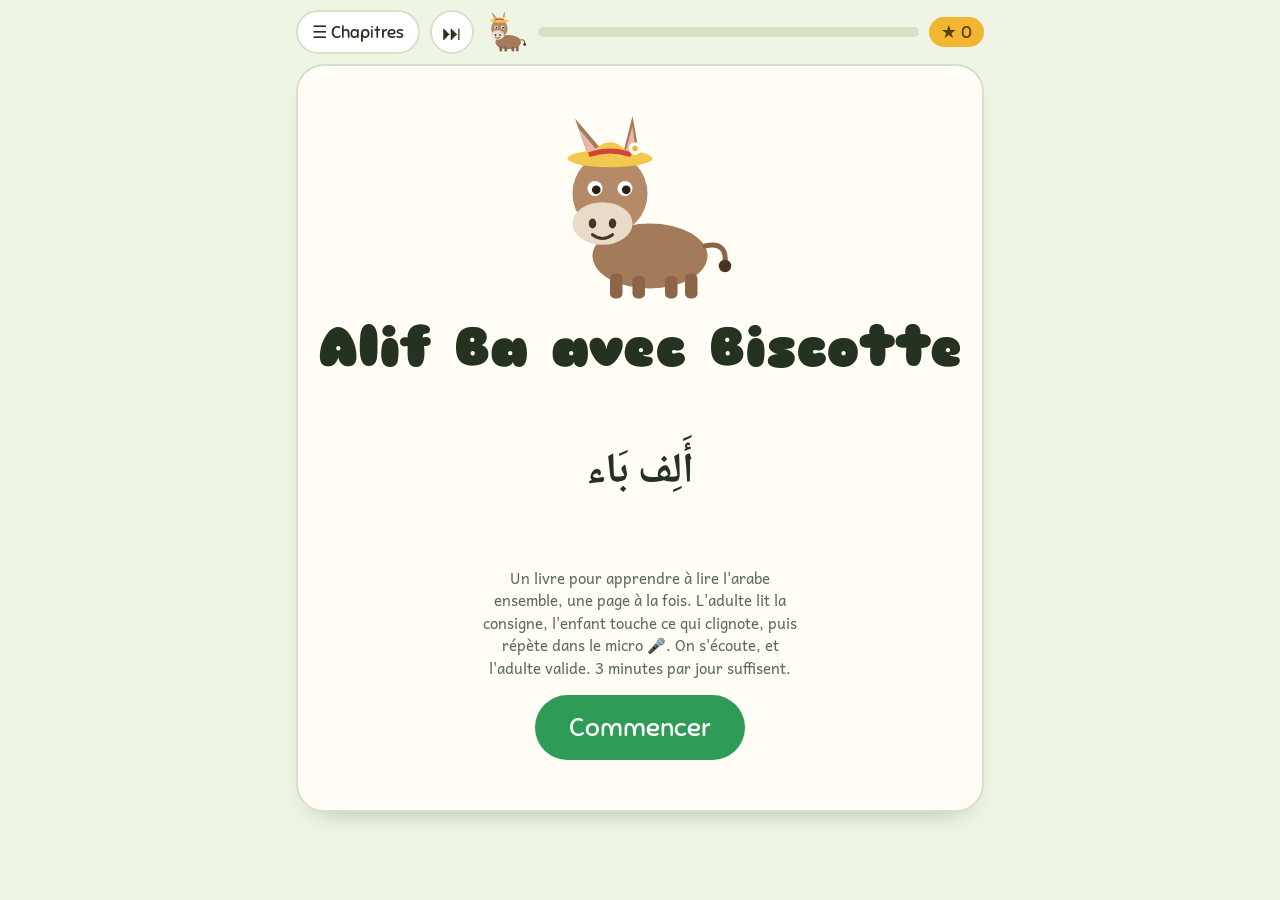
==== commit 8135f5b2: "Livres : bouton Chapitres et bouton pour sauter au chapitre suivant Co-Authored-By: Claude Opus 5.5 " ====
--- a/alif-ba/index.html
+++ b/alif-ba/index.html
@@ -36,6 +36,7 @@
   padding-left:max(16px,env(safe-area-inset-left,0px));padding-right:max(16px,env(safe-area-inset-right,0px));padding-block:10px 14px}
 
 .top{display:flex;align-items:center;gap:10px}
+.chap-btn{height:44px;border-radius:999px;border:2px solid var(--line);background:var(--card);font-family:var(--f-display);font-size:17px;padding:0 14px;white-space:nowrap;flex:none}
 .icon-btn{width:44px;height:44px;border-radius:50%;border:2px solid var(--line);background:var(--card);font-size:20px;display:grid;place-items:center;flex:none}
 .bar{flex:1;height:10px;background:var(--line);border-radius:99px;overflow:hidden}
 .bar i{display:block;height:100%;width:0;background:var(--hay);transition:width .4s}
@@ -139,13 +140,10 @@
 @media (prefers-reduced-motion:reduce){*{animation:none!important;transition:none!important}}
 </style>
 <style>
-/* Arabe : livre qui se lit de droite à gauche, page suivante à gauche */
+/* Arabe : textes de droite à gauche ; navigation identique au livre en français */
 :root{--f-ar:"Noto Naskh Arabic","Geeza Pro","Arial",serif}
 .ar{font-family:var(--f-ar);direction:rtl;unicode-bidi:isolate}
 .bar{display:flex;justify-content:flex-end}
-.bottom .next{grid-column:1;grid-row:1}
-.bottom .prev{grid-column:3;grid-row:1}
-.bottom .next.wide{grid-column:1 / 3}
 .ar-letter{font-family:var(--f-ar);font-weight:700;font-size:clamp(120px,34vw,190px);line-height:1.25;color:var(--blue);padding:0 28px}
 .ar-name{font-family:var(--f-ar);font-size:clamp(30px,8vw,42px);font-weight:700}
 .tr{font-size:16px;color:var(--soft);margin:0;max-width:34ch;line-height:1.5}
@@ -188,16 +186,17 @@
 
 <div class="app">
   <div class="top">
-    <button class="icon-btn" id="menuBtn" aria-label="Sommaire">☰</button>
+    <button class="chap-btn" id="menuBtn" aria-label="Choisir un chapitre">☰ Chapitres</button>
+    <button class="icon-btn" id="skipBtn" aria-label="Chapitre suivant">⏭</button>
     <svg class="donkey-mini" id="mini" aria-hidden="true"><use href="#biscotte"/></svg>
     <div class="bar" aria-hidden="true"><i id="bar"></i></div>
     <span class="stars" id="stars">★ 0</span>
   </div>
   <main class="page" id="page" aria-live="polite"></main>
   <div class="bottom">
-    <button class="icon-btn prev" id="prev" aria-label="Page précédente">▶</button>
+    <button class="icon-btn prev" id="prev" aria-label="Page précédente">◀</button>
     <span class="pnum" id="pnum"></span>
-    <button class="next off" id="next" aria-label="Page suivante">◀</button>
+    <button class="next off" id="next" aria-label="Page suivante">▶</button>
   </div>
 </div>
 
@@ -336,7 +335,7 @@
 function go(i){hush();if(stopRec)stopRec();token++;busy=false;document.body.classList.remove('busy');
   pg=Math.max(0,Math.min(BOOK.length-1,i));store.set('alifba-page',pg);
   const P=BOOK[pg],page=$('page');page.innerHTML='';page.classList.remove('turn');void page.offsetWidth;page.classList.add('turn');
-  const n=$('next');n.className='next off';n.textContent='◀';n.setAttribute('aria-label','Page suivante');
+  const n=$('next');n.className='next off';n.textContent='▶';n.setAttribute('aria-label','Page suivante');
   $('prev').classList.toggle('off',pg===0);
   $('pnum').textContent=pg===0?'':pg+' / '+(BOOK.length-1);
   updateTop();
@@ -478,6 +477,7 @@
 const back=el('button','item','<span>Couverture</span><small>début</small>');back.onclick=()=>{$('menu').hidden=true;origGo(0)};list.prepend(back);
 $('menuBtn').onclick=()=>{hush();$('menu').hidden=false};
 $('menuClose').onclick=()=>{$('menu').hidden=true};
+$('skipBtn').onclick=()=>{const c=CHAPTERS.find(c=>c.at>pg);go(c?c.at:BOOK.length-1)};
 origGo(0);
 </script>
 
